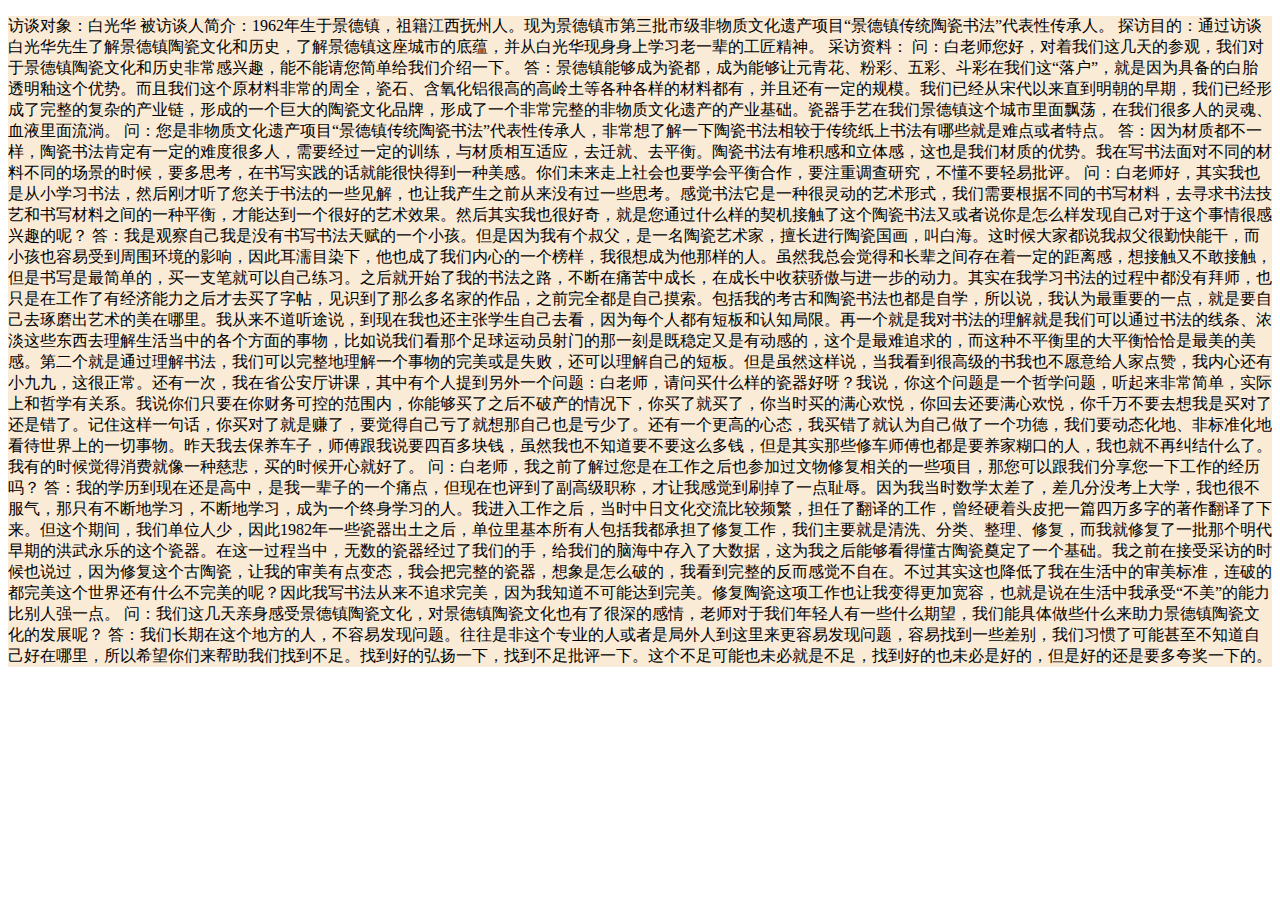
==== interview1.html @ 86c8c5f6 "add" ====
<!DOCTYPE html>
<html lang="en">
    <head>
        <meta charset="UTF-8">
        <meta name="viewport" content="width=device-width, initial-scale=1.0">
        <title>interview1</title>
        <link rel="stylesheet" href="css/styles-interview1.css">
    </head>
    <body>
        <p>
            访谈对象：白光华
被访谈人简介：1962年生于景德镇，祖籍江西抚州人。现为景德镇市第三批市级非物质文化遗产项目“景德镇传统陶瓷书法”代表性传承人。
探访目的：通过访谈白光华先生了解景德镇陶瓷文化和历史，了解景德镇这座城市的底蕴，并从白光华现身身上学习老一辈的工匠精神。
采访资料：
问：白老师您好，对着我们这几天的参观，我们对于景德镇陶瓷文化和历史非常感兴趣，能不能请您简单给我们介绍一下。
答：景德镇能够成为瓷都，成为能够让元青花、粉彩、五彩、斗彩在我们这“落户”，就是因为具备的白胎透明釉这个优势。而且我们这个原材料非常的周全，瓷石、含氧化铝很高的高岭土等各种各样的材料都有，并且还有一定的规模。我们已经从宋代以来直到明朝的早期，我们已经形成了完整的复杂的产业链，形成的一个巨大的陶瓷文化品牌，形成了一个非常完整的非物质文化遗产的产业基础。瓷器手艺在我们景德镇这个城市里面飘荡，在我们很多人的灵魂、血液里面流淌。 
问：您是非物质文化遗产项目“景德镇传统陶瓷书法”代表性传承人，非常想了解一下陶瓷书法相较于传统纸上书法有哪些就是难点或者特点。
答：因为材质都不一样，陶瓷书法肯定有一定的难度很多人，需要经过一定的训练，与材质相互适应，去迁就、去平衡。陶瓷书法有堆积感和立体感，这也是我们材质的优势。我在写书法面对不同的材料不同的场景的时候，要多思考，在书写实践的话就能很快得到一种美感。你们未来走上社会也要学会平衡合作，要注重调查研究，不懂不要轻易批评。
问：白老师好，其实我也是从小学习书法，然后刚才听了您关于书法的一些见解，也让我产生之前从来没有过一些思考。感觉书法它是一种很灵动的艺术形式，我们需要根据不同的书写材料，去寻求书法技艺和书写材料之间的一种平衡，才能达到一个很好的艺术效果。然后其实我也很好奇，就是您通过什么样的契机接触了这个陶瓷书法又或者说你是怎么样发现自己对于这个事情很感兴趣的呢？
答：我是观察自己我是没有书写书法天赋的一个小孩。但是因为我有个叔父，是一名陶瓷艺术家，擅长进行陶瓷国画，叫白海。这时候大家都说我叔父很勤快能干，而小孩也容易受到周围环境的影响，因此耳濡目染下，他也成了我们内心的一个榜样，我很想成为他那样的人。虽然我总会觉得和长辈之间存在着一定的距离感，想接触又不敢接触，但是书写是最简单的，买一支笔就可以自己练习。之后就开始了我的书法之路，不断在痛苦中成长，在成长中收获骄傲与进一步的动力。其实在我学习书法的过程中都没有拜师，也只是在工作了有经济能力之后才去买了字帖，见识到了那么多名家的作品，之前完全都是自己摸索。包括我的考古和陶瓷书法也都是自学，所以说，我认为最重要的一点，就是要自己去琢磨出艺术的美在哪里。我从来不道听途说，到现在我也还主张学生自己去看，因为每个人都有短板和认知局限。再一个就是我对书法的理解就是我们可以通过书法的线条、浓淡这些东西去理解生活当中的各个方面的事物，比如说我们看那个足球运动员射门的那一刻是既稳定又是有动感的，这个是最难追求的，而这种不平衡里的大平衡恰恰是最美的美感。第二个就是通过理解书法，我们可以完整地理解一个事物的完美或是失败，还可以理解自己的短板。但是虽然这样说，当我看到很高级的书我也不愿意给人家点赞，我内心还有小九九，这很正常。还有一次，我在省公安厅讲课，其中有个人提到另外一个问题：白老师，请问买什么样的瓷器好呀？我说，你这个问题是一个哲学问题，听起来非常简单，实际上和哲学有关系。我说你们只要在你财务可控的范围内，你能够买了之后不破产的情况下，你买了就买了，你当时买的满心欢悦，你回去还要满心欢悦，你千万不要去想我是买对了还是错了。记住这样一句话，你买对了就是赚了，要觉得自己亏了就想那自己也是亏少了。还有一个更高的心态，我买错了就认为自己做了一个功德，我们要动态化地、非标准化地看待世界上的一切事物。昨天我去保养车子，师傅跟我说要四百多块钱，虽然我也不知道要不要这么多钱，但是其实那些修车师傅也都是要养家糊口的人，我也就不再纠结什么了。我有的时候觉得消费就像一种慈悲，买的时候开心就好了。
问：白老师，我之前了解过您是在工作之后也参加过文物修复相关的一些项目，那您可以跟我们分享您一下工作的经历吗？
答：我的学历到现在还是高中，是我一辈子的一个痛点，但现在也评到了副高级职称，才让我感觉到刷掉了一点耻辱。因为我当时数学太差了，差几分没考上大学，我也很不服气，那只有不断地学习，不断地学习，成为一个终身学习的人。我进入工作之后，当时中日文化交流比较频繁，担任了翻译的工作，曾经硬着头皮把一篇四万多字的著作翻译了下来。但这个期间，我们单位人少，因此1982年一些瓷器出土之后，单位里基本所有人包括我都承担了修复工作，我们主要就是清洗、分类、整理、修复，而我就修复了一批那个明代早期的洪武永乐的这个瓷器。在这一过程当中，无数的瓷器经过了我们的手，给我们的脑海中存入了大数据，这为我之后能够看得懂古陶瓷奠定了一个基础。我之前在接受采访的时候也说过，因为修复这个古陶瓷，让我的审美有点变态，我会把完整的瓷器，想象是怎么破的，我看到完整的反而感觉不自在。不过其实这也降低了我在生活中的审美标准，连破的都完美这个世界还有什么不完美的呢？因此我写书法从来不追求完美，因为我知道不可能达到完美。修复陶瓷这项工作也让我变得更加宽容，也就是说在生活中我承受“不美”的能力比别人强一点。
问：我们这几天亲身感受景德镇陶瓷文化，对景德镇陶瓷文化也有了很深的感情，老师对于我们年轻人有一些什么期望，我们能具体做些什么来助力景德镇陶瓷文化的发展呢？
答：我们长期在这个地方的人，不容易发现问题。往往是非这个专业的人或者是局外人到这里来更容易发现问题，容易找到一些差别，我们习惯了可能甚至不知道自己好在哪里，所以希望你们来帮助我们找到不足。找到好的弘扬一下，找到不足批评一下。这个不足可能也未必就是不足，找到好的也未必是好的，但是好的还是要多夸奖一下的。
        </p>
    </body>
</html>
---- css/styles-interview1.css ----
p{
    background-color:antiquewhite;
}
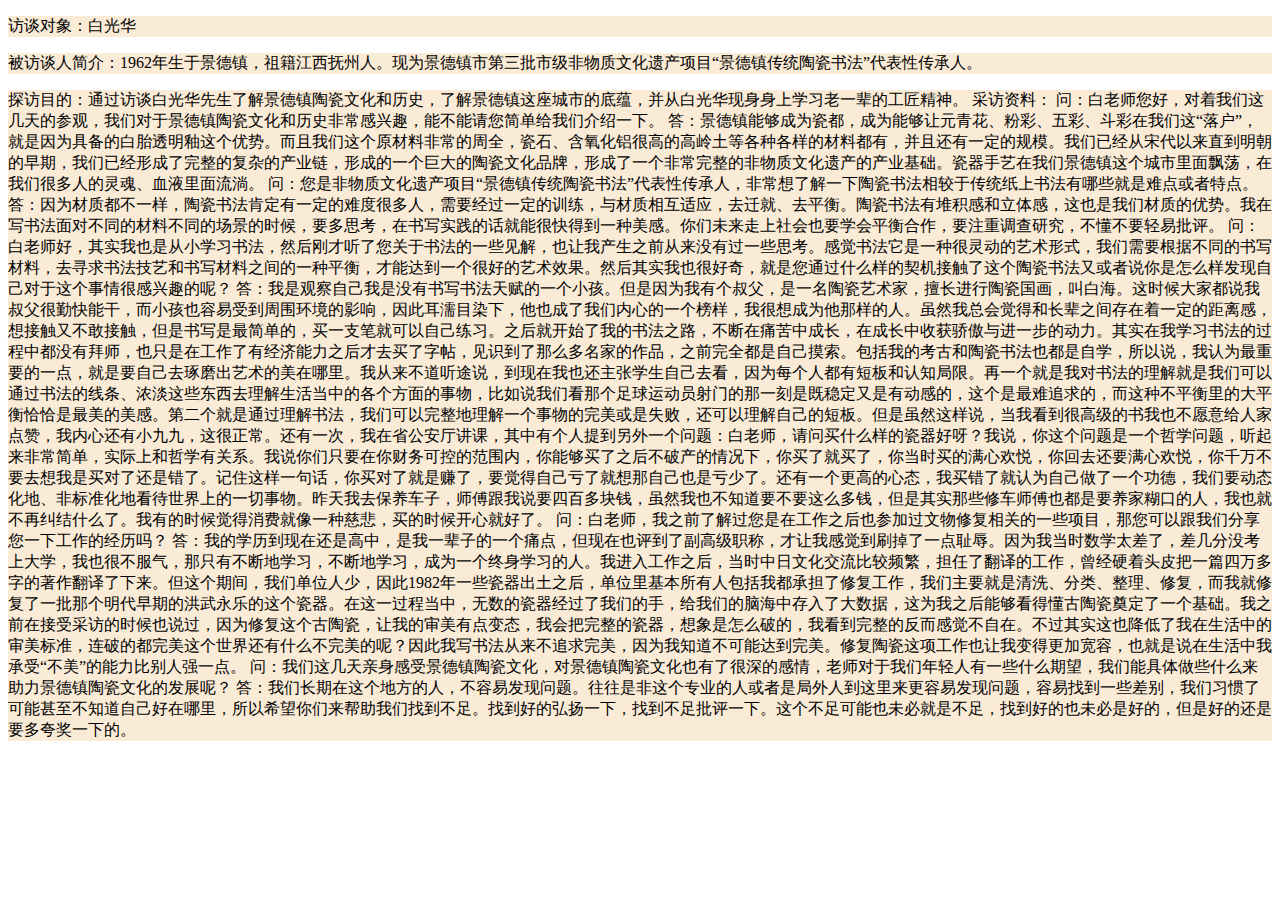
==== commit b138706a: "add section 6" ====
--- a/interview1.html
+++ b/interview1.html
@@ -7,21 +7,21 @@
         <link rel="stylesheet" href="css/styles-interview1.css">
     </head>
     <body>
-        <p>
-            访谈对象：白光华
-被访谈人简介：1962年生于景德镇，祖籍江西抚州人。现为景德镇市第三批市级非物质文化遗产项目“景德镇传统陶瓷书法”代表性传承人。
-探访目的：通过访谈白光华先生了解景德镇陶瓷文化和历史，了解景德镇这座城市的底蕴，并从白光华现身身上学习老一辈的工匠精神。
-采访资料：
-问：白老师您好，对着我们这几天的参观，我们对于景德镇陶瓷文化和历史非常感兴趣，能不能请您简单给我们介绍一下。
-答：景德镇能够成为瓷都，成为能够让元青花、粉彩、五彩、斗彩在我们这“落户”，就是因为具备的白胎透明釉这个优势。而且我们这个原材料非常的周全，瓷石、含氧化铝很高的高岭土等各种各样的材料都有，并且还有一定的规模。我们已经从宋代以来直到明朝的早期，我们已经形成了完整的复杂的产业链，形成的一个巨大的陶瓷文化品牌，形成了一个非常完整的非物质文化遗产的产业基础。瓷器手艺在我们景德镇这个城市里面飘荡，在我们很多人的灵魂、血液里面流淌。 
-问：您是非物质文化遗产项目“景德镇传统陶瓷书法”代表性传承人，非常想了解一下陶瓷书法相较于传统纸上书法有哪些就是难点或者特点。
-答：因为材质都不一样，陶瓷书法肯定有一定的难度很多人，需要经过一定的训练，与材质相互适应，去迁就、去平衡。陶瓷书法有堆积感和立体感，这也是我们材质的优势。我在写书法面对不同的材料不同的场景的时候，要多思考，在书写实践的话就能很快得到一种美感。你们未来走上社会也要学会平衡合作，要注重调查研究，不懂不要轻易批评。
-问：白老师好，其实我也是从小学习书法，然后刚才听了您关于书法的一些见解，也让我产生之前从来没有过一些思考。感觉书法它是一种很灵动的艺术形式，我们需要根据不同的书写材料，去寻求书法技艺和书写材料之间的一种平衡，才能达到一个很好的艺术效果。然后其实我也很好奇，就是您通过什么样的契机接触了这个陶瓷书法又或者说你是怎么样发现自己对于这个事情很感兴趣的呢？
-答：我是观察自己我是没有书写书法天赋的一个小孩。但是因为我有个叔父，是一名陶瓷艺术家，擅长进行陶瓷国画，叫白海。这时候大家都说我叔父很勤快能干，而小孩也容易受到周围环境的影响，因此耳濡目染下，他也成了我们内心的一个榜样，我很想成为他那样的人。虽然我总会觉得和长辈之间存在着一定的距离感，想接触又不敢接触，但是书写是最简单的，买一支笔就可以自己练习。之后就开始了我的书法之路，不断在痛苦中成长，在成长中收获骄傲与进一步的动力。其实在我学习书法的过程中都没有拜师，也只是在工作了有经济能力之后才去买了字帖，见识到了那么多名家的作品，之前完全都是自己摸索。包括我的考古和陶瓷书法也都是自学，所以说，我认为最重要的一点，就是要自己去琢磨出艺术的美在哪里。我从来不道听途说，到现在我也还主张学生自己去看，因为每个人都有短板和认知局限。再一个就是我对书法的理解就是我们可以通过书法的线条、浓淡这些东西去理解生活当中的各个方面的事物，比如说我们看那个足球运动员射门的那一刻是既稳定又是有动感的，这个是最难追求的，而这种不平衡里的大平衡恰恰是最美的美感。第二个就是通过理解书法，我们可以完整地理解一个事物的完美或是失败，还可以理解自己的短板。但是虽然这样说，当我看到很高级的书我也不愿意给人家点赞，我内心还有小九九，这很正常。还有一次，我在省公安厅讲课，其中有个人提到另外一个问题：白老师，请问买什么样的瓷器好呀？我说，你这个问题是一个哲学问题，听起来非常简单，实际上和哲学有关系。我说你们只要在你财务可控的范围内，你能够买了之后不破产的情况下，你买了就买了，你当时买的满心欢悦，你回去还要满心欢悦，你千万不要去想我是买对了还是错了。记住这样一句话，你买对了就是赚了，要觉得自己亏了就想那自己也是亏少了。还有一个更高的心态，我买错了就认为自己做了一个功德，我们要动态化地、非标准化地看待世界上的一切事物。昨天我去保养车子，师傅跟我说要四百多块钱，虽然我也不知道要不要这么多钱，但是其实那些修车师傅也都是要养家糊口的人，我也就不再纠结什么了。我有的时候觉得消费就像一种慈悲，买的时候开心就好了。
-问：白老师，我之前了解过您是在工作之后也参加过文物修复相关的一些项目，那您可以跟我们分享您一下工作的经历吗？
-答：我的学历到现在还是高中，是我一辈子的一个痛点，但现在也评到了副高级职称，才让我感觉到刷掉了一点耻辱。因为我当时数学太差了，差几分没考上大学，我也很不服气，那只有不断地学习，不断地学习，成为一个终身学习的人。我进入工作之后，当时中日文化交流比较频繁，担任了翻译的工作，曾经硬着头皮把一篇四万多字的著作翻译了下来。但这个期间，我们单位人少，因此1982年一些瓷器出土之后，单位里基本所有人包括我都承担了修复工作，我们主要就是清洗、分类、整理、修复，而我就修复了一批那个明代早期的洪武永乐的这个瓷器。在这一过程当中，无数的瓷器经过了我们的手，给我们的脑海中存入了大数据，这为我之后能够看得懂古陶瓷奠定了一个基础。我之前在接受采访的时候也说过，因为修复这个古陶瓷，让我的审美有点变态，我会把完整的瓷器，想象是怎么破的，我看到完整的反而感觉不自在。不过其实这也降低了我在生活中的审美标准，连破的都完美这个世界还有什么不完美的呢？因此我写书法从来不追求完美，因为我知道不可能达到完美。修复陶瓷这项工作也让我变得更加宽容，也就是说在生活中我承受“不美”的能力比别人强一点。
-问：我们这几天亲身感受景德镇陶瓷文化，对景德镇陶瓷文化也有了很深的感情，老师对于我们年轻人有一些什么期望，我们能具体做些什么来助力景德镇陶瓷文化的发展呢？
-答：我们长期在这个地方的人，不容易发现问题。往往是非这个专业的人或者是局外人到这里来更容易发现问题，容易找到一些差别，我们习惯了可能甚至不知道自己好在哪里，所以希望你们来帮助我们找到不足。找到好的弘扬一下，找到不足批评一下。这个不足可能也未必就是不足，找到好的也未必是好的，但是好的还是要多夸奖一下的。
+        
+        <p>访谈对象：白光华</p>
+        <p>被访谈人简介：1962年生于景德镇，祖籍江西抚州人。现为景德镇市第三批市级非物质文化遗产项目“景德镇传统陶瓷书法”代表性传承人。</p>
+        <p>探访目的：通过访谈白光华先生了解景德镇陶瓷文化和历史，了解景德镇这座城市的底蕴，并从白光华现身身上学习老一辈的工匠精神。
+            采访资料：
+            问：白老师您好，对着我们这几天的参观，我们对于景德镇陶瓷文化和历史非常感兴趣，能不能请您简单给我们介绍一下。
+            答：景德镇能够成为瓷都，成为能够让元青花、粉彩、五彩、斗彩在我们这“落户”，就是因为具备的白胎透明釉这个优势。而且我们这个原材料非常的周全，瓷石、含氧化铝很高的高岭土等各种各样的材料都有，并且还有一定的规模。我们已经从宋代以来直到明朝的早期，我们已经形成了完整的复杂的产业链，形成的一个巨大的陶瓷文化品牌，形成了一个非常完整的非物质文化遗产的产业基础。瓷器手艺在我们景德镇这个城市里面飘荡，在我们很多人的灵魂、血液里面流淌。 
+            问：您是非物质文化遗产项目“景德镇传统陶瓷书法”代表性传承人，非常想了解一下陶瓷书法相较于传统纸上书法有哪些就是难点或者特点。
+            答：因为材质都不一样，陶瓷书法肯定有一定的难度很多人，需要经过一定的训练，与材质相互适应，去迁就、去平衡。陶瓷书法有堆积感和立体感，这也是我们材质的优势。我在写书法面对不同的材料不同的场景的时候，要多思考，在书写实践的话就能很快得到一种美感。你们未来走上社会也要学会平衡合作，要注重调查研究，不懂不要轻易批评。
+            问：白老师好，其实我也是从小学习书法，然后刚才听了您关于书法的一些见解，也让我产生之前从来没有过一些思考。感觉书法它是一种很灵动的艺术形式，我们需要根据不同的书写材料，去寻求书法技艺和书写材料之间的一种平衡，才能达到一个很好的艺术效果。然后其实我也很好奇，就是您通过什么样的契机接触了这个陶瓷书法又或者说你是怎么样发现自己对于这个事情很感兴趣的呢？
+            答：我是观察自己我是没有书写书法天赋的一个小孩。但是因为我有个叔父，是一名陶瓷艺术家，擅长进行陶瓷国画，叫白海。这时候大家都说我叔父很勤快能干，而小孩也容易受到周围环境的影响，因此耳濡目染下，他也成了我们内心的一个榜样，我很想成为他那样的人。虽然我总会觉得和长辈之间存在着一定的距离感，想接触又不敢接触，但是书写是最简单的，买一支笔就可以自己练习。之后就开始了我的书法之路，不断在痛苦中成长，在成长中收获骄傲与进一步的动力。其实在我学习书法的过程中都没有拜师，也只是在工作了有经济能力之后才去买了字帖，见识到了那么多名家的作品，之前完全都是自己摸索。包括我的考古和陶瓷书法也都是自学，所以说，我认为最重要的一点，就是要自己去琢磨出艺术的美在哪里。我从来不道听途说，到现在我也还主张学生自己去看，因为每个人都有短板和认知局限。再一个就是我对书法的理解就是我们可以通过书法的线条、浓淡这些东西去理解生活当中的各个方面的事物，比如说我们看那个足球运动员射门的那一刻是既稳定又是有动感的，这个是最难追求的，而这种不平衡里的大平衡恰恰是最美的美感。第二个就是通过理解书法，我们可以完整地理解一个事物的完美或是失败，还可以理解自己的短板。但是虽然这样说，当我看到很高级的书我也不愿意给人家点赞，我内心还有小九九，这很正常。还有一次，我在省公安厅讲课，其中有个人提到另外一个问题：白老师，请问买什么样的瓷器好呀？我说，你这个问题是一个哲学问题，听起来非常简单，实际上和哲学有关系。我说你们只要在你财务可控的范围内，你能够买了之后不破产的情况下，你买了就买了，你当时买的满心欢悦，你回去还要满心欢悦，你千万不要去想我是买对了还是错了。记住这样一句话，你买对了就是赚了，要觉得自己亏了就想那自己也是亏少了。还有一个更高的心态，我买错了就认为自己做了一个功德，我们要动态化地、非标准化地看待世界上的一切事物。昨天我去保养车子，师傅跟我说要四百多块钱，虽然我也不知道要不要这么多钱，但是其实那些修车师傅也都是要养家糊口的人，我也就不再纠结什么了。我有的时候觉得消费就像一种慈悲，买的时候开心就好了。
+            问：白老师，我之前了解过您是在工作之后也参加过文物修复相关的一些项目，那您可以跟我们分享您一下工作的经历吗？
+            答：我的学历到现在还是高中，是我一辈子的一个痛点，但现在也评到了副高级职称，才让我感觉到刷掉了一点耻辱。因为我当时数学太差了，差几分没考上大学，我也很不服气，那只有不断地学习，不断地学习，成为一个终身学习的人。我进入工作之后，当时中日文化交流比较频繁，担任了翻译的工作，曾经硬着头皮把一篇四万多字的著作翻译了下来。但这个期间，我们单位人少，因此1982年一些瓷器出土之后，单位里基本所有人包括我都承担了修复工作，我们主要就是清洗、分类、整理、修复，而我就修复了一批那个明代早期的洪武永乐的这个瓷器。在这一过程当中，无数的瓷器经过了我们的手，给我们的脑海中存入了大数据，这为我之后能够看得懂古陶瓷奠定了一个基础。我之前在接受采访的时候也说过，因为修复这个古陶瓷，让我的审美有点变态，我会把完整的瓷器，想象是怎么破的，我看到完整的反而感觉不自在。不过其实这也降低了我在生活中的审美标准，连破的都完美这个世界还有什么不完美的呢？因此我写书法从来不追求完美，因为我知道不可能达到完美。修复陶瓷这项工作也让我变得更加宽容，也就是说在生活中我承受“不美”的能力比别人强一点。
+            问：我们这几天亲身感受景德镇陶瓷文化，对景德镇陶瓷文化也有了很深的感情，老师对于我们年轻人有一些什么期望，我们能具体做些什么来助力景德镇陶瓷文化的发展呢？
+            答：我们长期在这个地方的人，不容易发现问题。往往是非这个专业的人或者是局外人到这里来更容易发现问题，容易找到一些差别，我们习惯了可能甚至不知道自己好在哪里，所以希望你们来帮助我们找到不足。找到好的弘扬一下，找到不足批评一下。这个不足可能也未必就是不足，找到好的也未必是好的，但是好的还是要多夸奖一下的。
         </p>
     </body>
 </html>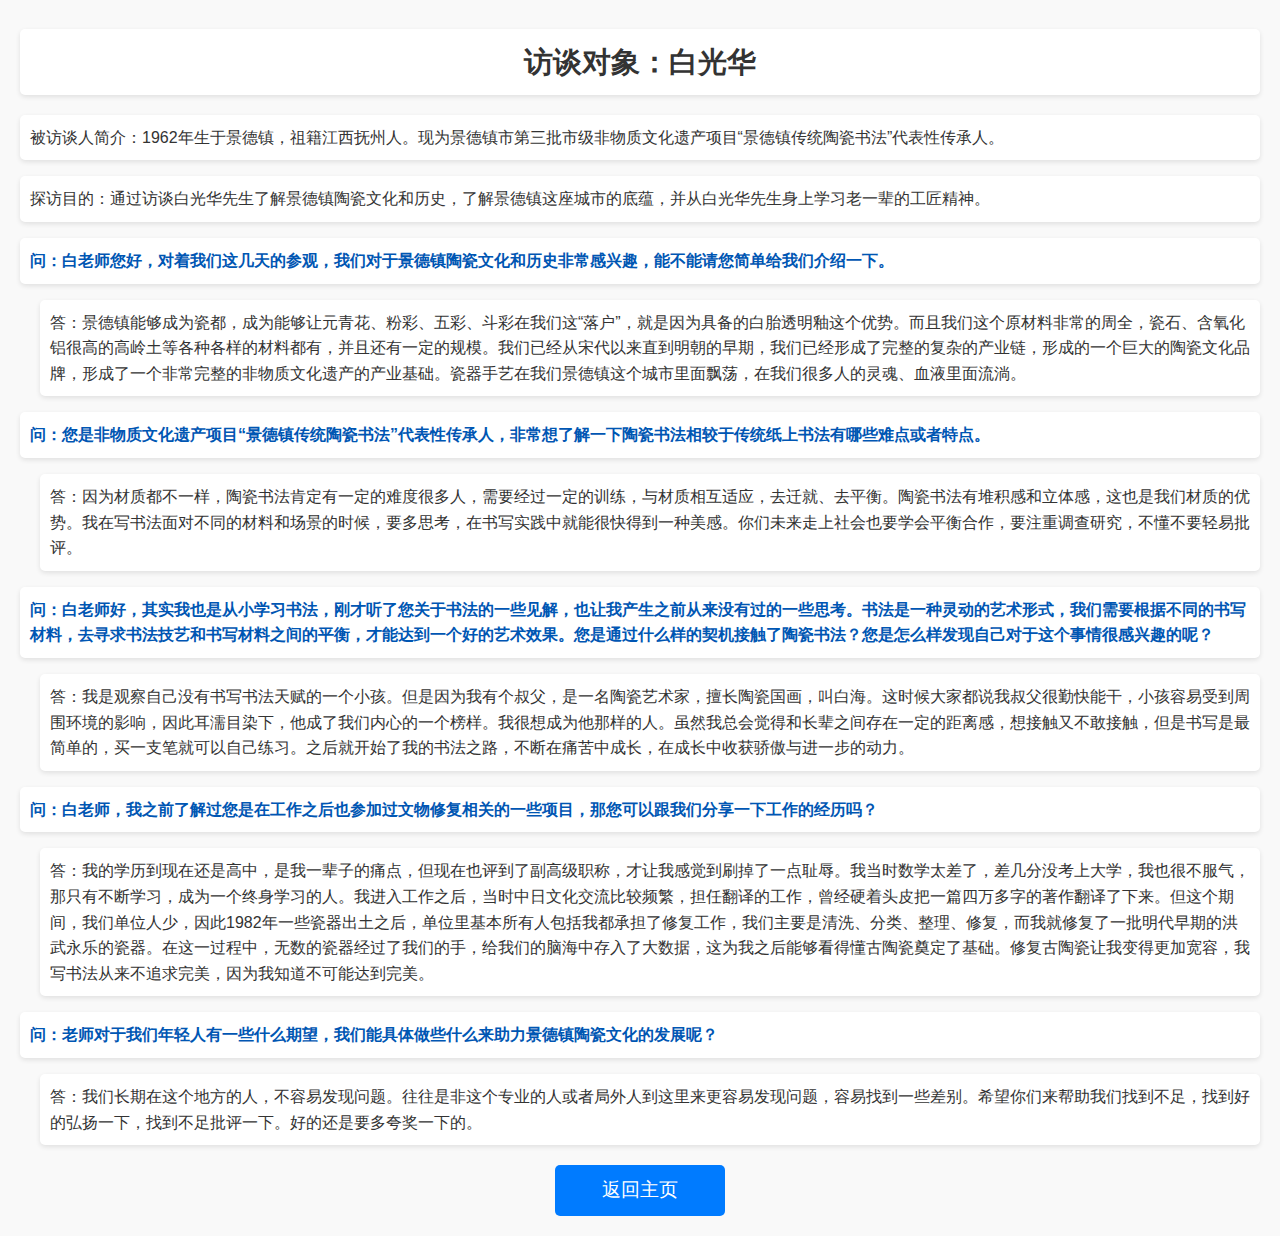
==== commit 04cbbd12: "complete section 5" ====
--- a/interview1.html
+++ b/interview1.html
@@ -1,27 +1,83 @@
 <!DOCTYPE html>
 <html lang="en">
-    <head>
-        <meta charset="UTF-8">
-        <meta name="viewport" content="width=device-width, initial-scale=1.0">
-        <title>interview1</title>
-        <link rel="stylesheet" href="css/styles-interview1.css">
-    </head>
-    <body>
-        
-        <p>访谈对象：白光华</p>
-        <p>被访谈人简介：1962年生于景德镇，祖籍江西抚州人。现为景德镇市第三批市级非物质文化遗产项目“景德镇传统陶瓷书法”代表性传承人。</p>
-        <p>探访目的：通过访谈白光华先生了解景德镇陶瓷文化和历史，了解景德镇这座城市的底蕴，并从白光华现身身上学习老一辈的工匠精神。
-            采访资料：
-            问：白老师您好，对着我们这几天的参观，我们对于景德镇陶瓷文化和历史非常感兴趣，能不能请您简单给我们介绍一下。
-            答：景德镇能够成为瓷都，成为能够让元青花、粉彩、五彩、斗彩在我们这“落户”，就是因为具备的白胎透明釉这个优势。而且我们这个原材料非常的周全，瓷石、含氧化铝很高的高岭土等各种各样的材料都有，并且还有一定的规模。我们已经从宋代以来直到明朝的早期，我们已经形成了完整的复杂的产业链，形成的一个巨大的陶瓷文化品牌，形成了一个非常完整的非物质文化遗产的产业基础。瓷器手艺在我们景德镇这个城市里面飘荡，在我们很多人的灵魂、血液里面流淌。 
-            问：您是非物质文化遗产项目“景德镇传统陶瓷书法”代表性传承人，非常想了解一下陶瓷书法相较于传统纸上书法有哪些就是难点或者特点。
-            答：因为材质都不一样，陶瓷书法肯定有一定的难度很多人，需要经过一定的训练，与材质相互适应，去迁就、去平衡。陶瓷书法有堆积感和立体感，这也是我们材质的优势。我在写书法面对不同的材料不同的场景的时候，要多思考，在书写实践的话就能很快得到一种美感。你们未来走上社会也要学会平衡合作，要注重调查研究，不懂不要轻易批评。
-            问：白老师好，其实我也是从小学习书法，然后刚才听了您关于书法的一些见解，也让我产生之前从来没有过一些思考。感觉书法它是一种很灵动的艺术形式，我们需要根据不同的书写材料，去寻求书法技艺和书写材料之间的一种平衡，才能达到一个很好的艺术效果。然后其实我也很好奇，就是您通过什么样的契机接触了这个陶瓷书法又或者说你是怎么样发现自己对于这个事情很感兴趣的呢？
-            答：我是观察自己我是没有书写书法天赋的一个小孩。但是因为我有个叔父，是一名陶瓷艺术家，擅长进行陶瓷国画，叫白海。这时候大家都说我叔父很勤快能干，而小孩也容易受到周围环境的影响，因此耳濡目染下，他也成了我们内心的一个榜样，我很想成为他那样的人。虽然我总会觉得和长辈之间存在着一定的距离感，想接触又不敢接触，但是书写是最简单的，买一支笔就可以自己练习。之后就开始了我的书法之路，不断在痛苦中成长，在成长中收获骄傲与进一步的动力。其实在我学习书法的过程中都没有拜师，也只是在工作了有经济能力之后才去买了字帖，见识到了那么多名家的作品，之前完全都是自己摸索。包括我的考古和陶瓷书法也都是自学，所以说，我认为最重要的一点，就是要自己去琢磨出艺术的美在哪里。我从来不道听途说，到现在我也还主张学生自己去看，因为每个人都有短板和认知局限。再一个就是我对书法的理解就是我们可以通过书法的线条、浓淡这些东西去理解生活当中的各个方面的事物，比如说我们看那个足球运动员射门的那一刻是既稳定又是有动感的，这个是最难追求的，而这种不平衡里的大平衡恰恰是最美的美感。第二个就是通过理解书法，我们可以完整地理解一个事物的完美或是失败，还可以理解自己的短板。但是虽然这样说，当我看到很高级的书我也不愿意给人家点赞，我内心还有小九九，这很正常。还有一次，我在省公安厅讲课，其中有个人提到另外一个问题：白老师，请问买什么样的瓷器好呀？我说，你这个问题是一个哲学问题，听起来非常简单，实际上和哲学有关系。我说你们只要在你财务可控的范围内，你能够买了之后不破产的情况下，你买了就买了，你当时买的满心欢悦，你回去还要满心欢悦，你千万不要去想我是买对了还是错了。记住这样一句话，你买对了就是赚了，要觉得自己亏了就想那自己也是亏少了。还有一个更高的心态，我买错了就认为自己做了一个功德，我们要动态化地、非标准化地看待世界上的一切事物。昨天我去保养车子，师傅跟我说要四百多块钱，虽然我也不知道要不要这么多钱，但是其实那些修车师傅也都是要养家糊口的人，我也就不再纠结什么了。我有的时候觉得消费就像一种慈悲，买的时候开心就好了。
-            问：白老师，我之前了解过您是在工作之后也参加过文物修复相关的一些项目，那您可以跟我们分享您一下工作的经历吗？
-            答：我的学历到现在还是高中，是我一辈子的一个痛点，但现在也评到了副高级职称，才让我感觉到刷掉了一点耻辱。因为我当时数学太差了，差几分没考上大学，我也很不服气，那只有不断地学习，不断地学习，成为一个终身学习的人。我进入工作之后，当时中日文化交流比较频繁，担任了翻译的工作，曾经硬着头皮把一篇四万多字的著作翻译了下来。但这个期间，我们单位人少，因此1982年一些瓷器出土之后，单位里基本所有人包括我都承担了修复工作，我们主要就是清洗、分类、整理、修复，而我就修复了一批那个明代早期的洪武永乐的这个瓷器。在这一过程当中，无数的瓷器经过了我们的手，给我们的脑海中存入了大数据，这为我之后能够看得懂古陶瓷奠定了一个基础。我之前在接受采访的时候也说过，因为修复这个古陶瓷，让我的审美有点变态，我会把完整的瓷器，想象是怎么破的，我看到完整的反而感觉不自在。不过其实这也降低了我在生活中的审美标准，连破的都完美这个世界还有什么不完美的呢？因此我写书法从来不追求完美，因为我知道不可能达到完美。修复陶瓷这项工作也让我变得更加宽容，也就是说在生活中我承受“不美”的能力比别人强一点。
-            问：我们这几天亲身感受景德镇陶瓷文化，对景德镇陶瓷文化也有了很深的感情，老师对于我们年轻人有一些什么期望，我们能具体做些什么来助力景德镇陶瓷文化的发展呢？
-            答：我们长期在这个地方的人，不容易发现问题。往往是非这个专业的人或者是局外人到这里来更容易发现问题，容易找到一些差别，我们习惯了可能甚至不知道自己好在哪里，所以希望你们来帮助我们找到不足。找到好的弘扬一下，找到不足批评一下。这个不足可能也未必就是不足，找到好的也未必是好的，但是好的还是要多夸奖一下的。
-        </p>
-    </body>
+<head>
+    <meta charset="UTF-8">
+    <meta name="viewport" content="width=device-width, initial-scale=1.0">
+    <title>访谈 - 白光华</title>
+    <style>
+        body {
+            font-family: Arial, sans-serif;
+            line-height: 1.6;
+            margin: 20px;
+            background-color: #f9f9f9;
+            color: #333;
+        }
+        h1 {
+            text-align: center;
+            font-size: 2.5em;
+            margin-bottom: 20px;
+        }
+        .interviewee {
+            font-size: 1.8em;
+            font-weight: bold;
+            text-align: center;
+            margin-bottom: 20px;
+        }
+        p {
+            margin-bottom: 15px;
+            padding: 10px;
+            background-color: #fff;
+            border-radius: 5px;
+            box-shadow: 0 2px 5px rgba(0, 0, 0, 0.1);
+        }
+        .question {
+            font-weight: bold;
+            color: #0056b3;
+        }
+        .answer {
+            margin-left: 20px;
+        }
+        .home-button {
+            display: block;
+            width: 150px;
+            margin: 20px auto;
+            padding: 10px;
+            text-align: center;
+            background-color: #007bff;
+            color: white;
+            border: none;
+            border-radius: 5px;
+            text-decoration: none;
+            font-size: 1.2em;
+        }
+        .home-button:hover {
+            background-color: #0056b3;
+        }
+    </style>
+</head>
+<body>
+
+    <!-- <h1>访谈记录</h1> -->
+    <p class="interviewee">访谈对象：白光华</p>
+    <p>被访谈人简介：1962年生于景德镇，祖籍江西抚州人。现为景德镇市第三批市级非物质文化遗产项目“景德镇传统陶瓷书法”代表性传承人。</p>
+    <p>探访目的：通过访谈白光华先生了解景德镇陶瓷文化和历史，了解景德镇这座城市的底蕴，并从白光华先生身上学习老一辈的工匠精神。</p>
+
+    <p class="question">问：白老师您好，对着我们这几天的参观，我们对于景德镇陶瓷文化和历史非常感兴趣，能不能请您简单给我们介绍一下。</p>
+    <p class="answer">答：景德镇能够成为瓷都，成为能够让元青花、粉彩、五彩、斗彩在我们这“落户”，就是因为具备的白胎透明釉这个优势。而且我们这个原材料非常的周全，瓷石、含氧化铝很高的高岭土等各种各样的材料都有，并且还有一定的规模。我们已经从宋代以来直到明朝的早期，我们已经形成了完整的复杂的产业链，形成的一个巨大的陶瓷文化品牌，形成了一个非常完整的非物质文化遗产的产业基础。瓷器手艺在我们景德镇这个城市里面飘荡，在我们很多人的灵魂、血液里面流淌。</p>
+
+    <p class="question">问：您是非物质文化遗产项目“景德镇传统陶瓷书法”代表性传承人，非常想了解一下陶瓷书法相较于传统纸上书法有哪些难点或者特点。</p>
+    <p class="answer">答：因为材质都不一样，陶瓷书法肯定有一定的难度很多人，需要经过一定的训练，与材质相互适应，去迁就、去平衡。陶瓷书法有堆积感和立体感，这也是我们材质的优势。我在写书法面对不同的材料和场景的时候，要多思考，在书写实践中就能很快得到一种美感。你们未来走上社会也要学会平衡合作，要注重调查研究，不懂不要轻易批评。</p>
+
+    <p class="question">问：白老师好，其实我也是从小学习书法，刚才听了您关于书法的一些见解，也让我产生之前从来没有过的一些思考。书法是一种灵动的艺术形式，我们需要根据不同的书写材料，去寻求书法技艺和书写材料之间的平衡，才能达到一个好的艺术效果。您是通过什么样的契机接触了陶瓷书法？您是怎么样发现自己对于这个事情很感兴趣的呢？</p>
+    <p class="answer">答：我是观察自己没有书写书法天赋的一个小孩。但是因为我有个叔父，是一名陶瓷艺术家，擅长陶瓷国画，叫白海。这时候大家都说我叔父很勤快能干，小孩容易受到周围环境的影响，因此耳濡目染下，他成了我们内心的一个榜样。我很想成为他那样的人。虽然我总会觉得和长辈之间存在一定的距离感，想接触又不敢接触，但是书写是最简单的，买一支笔就可以自己练习。之后就开始了我的书法之路，不断在痛苦中成长，在成长中收获骄傲与进一步的动力。</p>
+
+    <p class="question">问：白老师，我之前了解过您是在工作之后也参加过文物修复相关的一些项目，那您可以跟我们分享一下工作的经历吗？</p>
+    <p class="answer">答：我的学历到现在还是高中，是我一辈子的痛点，但现在也评到了副高级职称，才让我感觉到刷掉了一点耻辱。我当时数学太差了，差几分没考上大学，我也很不服气，那只有不断学习，成为一个终身学习的人。我进入工作之后，当时中日文化交流比较频繁，担任翻译的工作，曾经硬着头皮把一篇四万多字的著作翻译了下来。但这个期间，我们单位人少，因此1982年一些瓷器出土之后，单位里基本所有人包括我都承担了修复工作，我们主要是清洗、分类、整理、修复，而我就修复了一批明代早期的洪武永乐的瓷器。在这一过程中，无数的瓷器经过了我们的手，给我们的脑海中存入了大数据，这为我之后能够看得懂古陶瓷奠定了基础。修复古陶瓷让我变得更加宽容，我写书法从来不追求完美，因为我知道不可能达到完美。</p>
+
+    <p class="question">问：老师对于我们年轻人有一些什么期望，我们能具体做些什么来助力景德镇陶瓷文化的发展呢？</p>
+    <p class="answer">答：我们长期在这个地方的人，不容易发现问题。往往是非这个专业的人或者局外人到这里来更容易发现问题，容易找到一些差别。希望你们来帮助我们找到不足，找到好的弘扬一下，找到不足批评一下。好的还是要多夸奖一下的。</p>
+
+    <a href="index.html" class="home-button">返回主页</a>
+
+</body>
 </html>